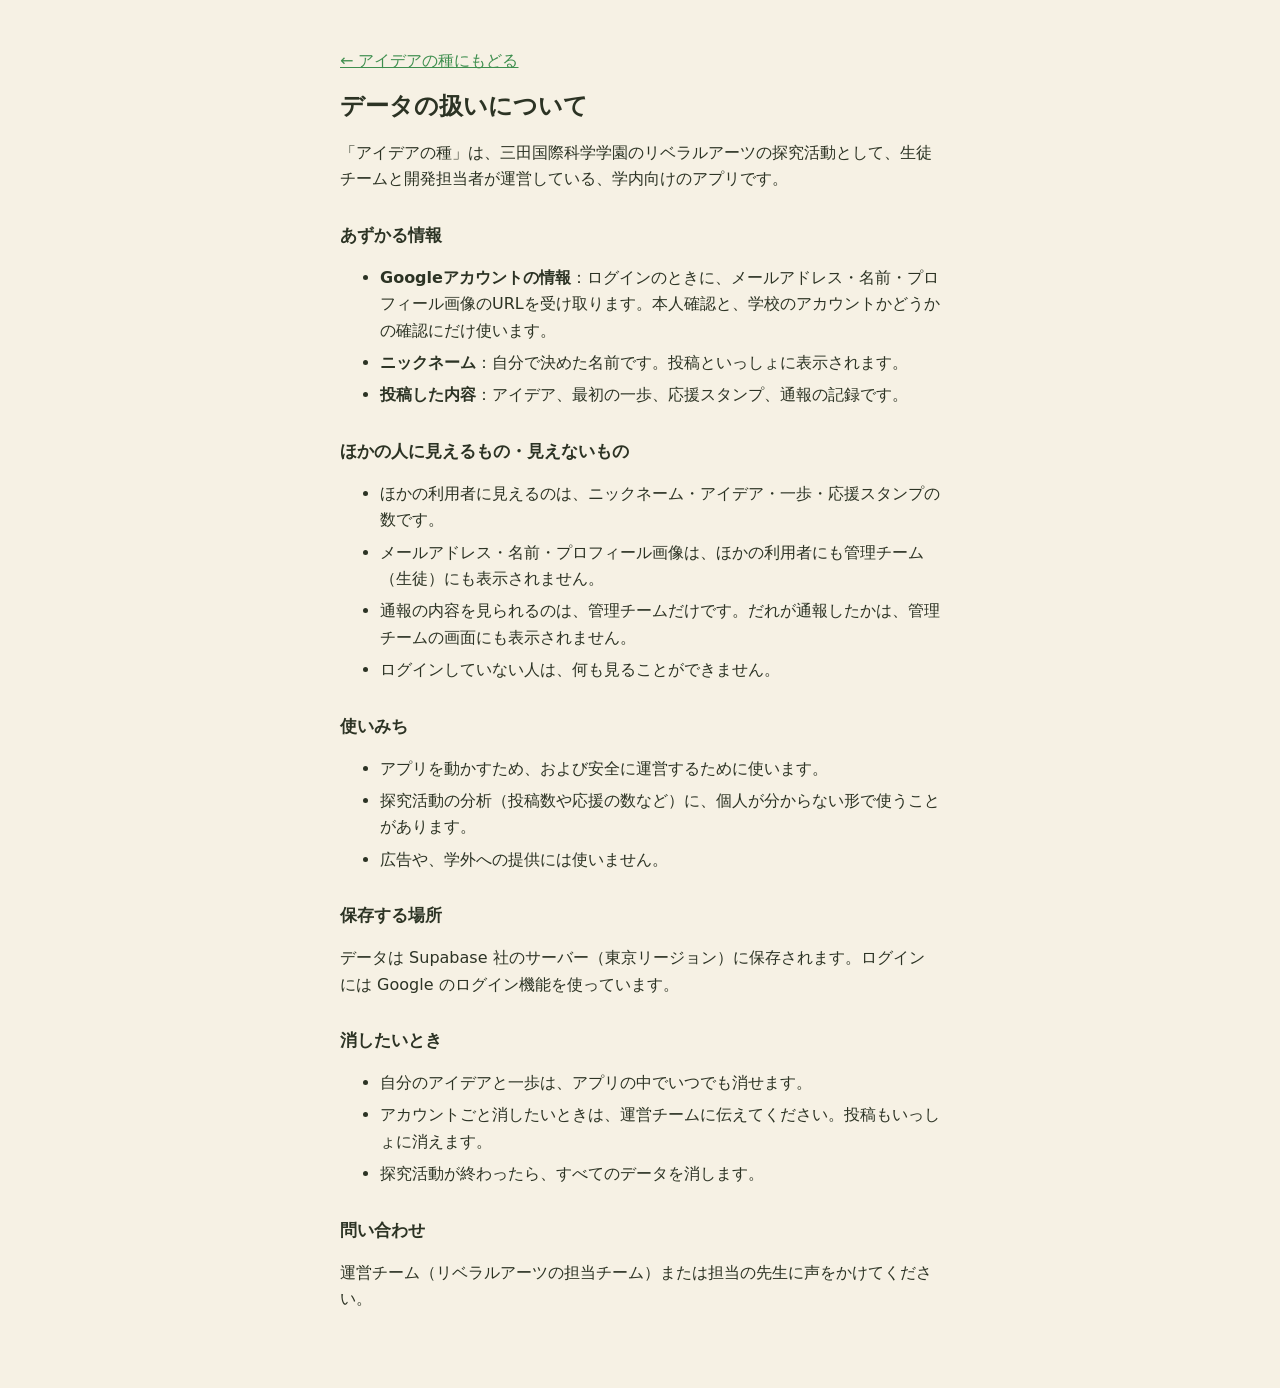
==== privacy.html @ c57d3887 "アイデアの種 試作版を追加 Googleログイン、アイデアの投稿、応援スタンプ、最初の一歩、通報、 管理者による非表示を備えたPWA。データはSupabaseに保存する。  Co-Authored-B" ====
<!doctype html>
<html lang="ja">
<head>
<meta charset="utf-8">
<meta name="viewport" content="width=device-width, initial-scale=1">
<title>データの扱いについて｜アイデアの種</title>
<link rel="icon" href="icon.svg" type="image/svg+xml">
<link rel="stylesheet" href="style.css?v=1">
</head>
<body>
<div class="doc">
<p><a href="./">← アイデアの種にもどる</a></p>
<h1>データの扱いについて</h1>
<p>「アイデアの種」は、三田国際科学学園のリベラルアーツの探究活動として、生徒チームと開発担当者が運営している、学内向けのアプリです。</p>

<h2>あずかる情報</h2>
<ul>
  <li><b>Googleアカウントの情報</b>：ログインのときに、メールアドレス・名前・プロフィール画像のURLを受け取ります。本人確認と、学校のアカウントかどうかの確認にだけ使います。</li>
  <li><b>ニックネーム</b>：自分で決めた名前です。投稿といっしょに表示されます。</li>
  <li><b>投稿した内容</b>：アイデア、最初の一歩、応援スタンプ、通報の記録です。</li>
</ul>

<h2>ほかの人に見えるもの・見えないもの</h2>
<ul>
  <li>ほかの利用者に見えるのは、ニックネーム・アイデア・一歩・応援スタンプの数です。</li>
  <li>メールアドレス・名前・プロフィール画像は、ほかの利用者にも管理チーム（生徒）にも表示されません。</li>
  <li>通報の内容を見られるのは、管理チームだけです。だれが通報したかは、管理チームの画面にも表示されません。</li>
  <li>ログインしていない人は、何も見ることができません。</li>
</ul>

<h2>使いみち</h2>
<ul>
  <li>アプリを動かすため、および安全に運営するために使います。</li>
  <li>探究活動の分析（投稿数や応援の数など）に、個人が分からない形で使うことがあります。</li>
  <li>広告や、学外への提供には使いません。</li>
</ul>

<h2>保存する場所</h2>
<p>データは Supabase 社のサーバー（東京リージョン）に保存されます。ログインには Google のログイン機能を使っています。</p>

<h2>消したいとき</h2>
<ul>
  <li>自分のアイデアと一歩は、アプリの中でいつでも消せます。</li>
  <li>アカウントごと消したいときは、運営チームに伝えてください。投稿もいっしょに消えます。</li>
  <li>探究活動が終わったら、すべてのデータを消します。</li>
</ul>

<h2>問い合わせ</h2>
<p>運営チーム（リベラルアーツの担当チーム）または担当の先生に声をかけてください。</p>
</div>
</body>
</html>
---- style.css ----
:root {
  --bg: #f6f1e4;
  --card: #fffdf7;
  --line: #e4dcc6;
  --text: #2c3324;
  --mute: #7a7a66;
  --accent: #3f8f4f;
  --accent-ink: #ffffff;
  --soft: #e6f2e3;
  --warn: #b8502f;
}
* { box-sizing: border-box; -webkit-tap-highlight-color: transparent; }
html, body { margin: 0; min-height: 100%; }
body {
  background: var(--bg); color: var(--text); line-height: 1.65;
  font-family: "Hiragino Maru Gothic ProN", "Hiragino Sans", "Noto Sans JP", "Yu Gothic", system-ui, sans-serif;
}
[hidden] { display: none !important; }
button, input, textarea { font: inherit; color: inherit; }
button { cursor: pointer; }
a { color: var(--accent); }

.center { max-width: 420px; margin: 0 auto; padding: 12vh 24px 40px; text-align: center; }
.logo { font-size: 64px; line-height: 1; margin-bottom: 8px; }
.center h1 { font-size: 28px; margin: 0 0 12px; }
.lead { color: var(--mute); margin: 0 0 28px; }
.small { font-size: 12.5px; color: var(--mute); margin: 16px 0 0; }
.error { color: var(--warn); font-size: 14px; background: #fbe9e2; border-radius: 12px; padding: 10px 14px; }

main { max-width: 560px; margin: 0 auto; padding: calc(18px + env(safe-area-inset-top)) 16px 110px; }
header { margin: 8px 4px 18px; }
.eyebrow { color: var(--accent); font-size: 13px; letter-spacing: .1em; margin: 0 0 4px; font-weight: 600; }
h1 { font-size: 24px; line-height: 1.4; margin: 0; }
h2 { font-size: 15px; margin: 0 0 8px; }
.note { font-size: 13px; color: var(--mute); margin: -6px 4px 16px; }

.card { background: var(--card); border: 1px solid var(--line); border-radius: 18px; padding: 16px; margin-bottom: 12px; }
.card.dim { opacity: .6; }
label { display: block; font-size: 14px; font-weight: 600; margin: 4px 0 6px; }
input, textarea {
  width: 100%; background: #fff; border: 1px solid var(--line); border-radius: 12px; padding: 12px; resize: vertical;
}
input:focus, textarea:focus { outline: 2px solid var(--accent); outline-offset: 1px; }
.count { text-align: right; font-size: 12px; color: var(--mute); margin: 2px 2px 10px; }
.row { display: flex; gap: 8px; flex-wrap: wrap; align-items: center; }
.row input { flex: 1; min-width: 0; }

.primary {
  width: 100%; min-height: 56px; border: 0; border-radius: 28px; margin-top: 8px;
  background: var(--accent); color: var(--accent-ink); font-size: 17px; font-weight: 700;
}
.primary:disabled { opacity: .45; }
.ghost {
  display: inline-flex; align-items: center; justify-content: center; text-decoration: none;
  background: transparent; border: 1px solid var(--line); border-radius: 12px; min-height: 44px; padding: 8px 14px; font-size: 14px; color: var(--text);
}
.ghost.warn { color: var(--warn); }
.center input { text-align: center; margin-bottom: 8px; }

/* アイデアのカード */
.idea-top { display: flex; align-items: center; gap: 8px; font-size: 12.5px; color: var(--mute); margin-bottom: 8px; }
.stage { background: var(--soft); color: var(--accent); border-radius: 999px; padding: 2px 10px; font-weight: 600; white-space: nowrap; }
.idea-top .sp { flex: 1; }
.what { font-size: 17px; font-weight: 600; margin: 0 0 6px; overflow-wrap: anywhere; }
.whom { font-size: 14px; color: var(--mute); margin: 0 0 10px; overflow-wrap: anywhere; }
.whom b { color: var(--text); font-weight: 600; }
.step-now { font-size: 13.5px; background: var(--soft); border-radius: 12px; padding: 8px 12px; margin: 0 0 10px; overflow-wrap: anywhere; }
.stamps { display: grid; grid-template-columns: repeat(2, 1fr); gap: 6px; }
.stamp {
  min-height: 44px; border-radius: 12px; border: 1px solid var(--line); background: #fff; font-size: 13.5px;
  display: flex; align-items: center; justify-content: center; gap: 6px;
}
.stamp b { font-variant-numeric: tabular-nums; color: var(--mute); font-weight: 600; }
.stamp.on { background: var(--soft); border-color: var(--accent); color: var(--accent); font-weight: 600; }
.stamp.on b { color: var(--accent); }
.more { background: none; border: 0; font-size: 12.5px; color: var(--mute); padding: 6px 4px; min-height: 32px; text-decoration: underline; }
.menu { display: flex; gap: 6px; flex-wrap: wrap; margin-top: 8px; }
.menu p { width: 100%; margin: 0; font-size: 13px; color: var(--mute); }
.badge { font-size: 12px; background: #fbe9e2; color: var(--warn); border-radius: 999px; padding: 2px 10px; }

/* 一歩 */
.steps { list-style: none; margin: 8px 0; padding: 0; }
.steps li { display: flex; align-items: flex-start; gap: 10px; padding: 8px 0; border-top: 1px dashed var(--line); font-size: 14.5px; }
.steps li span { flex: 1; overflow-wrap: anywhere; }
.steps li.done span { color: var(--mute); text-decoration: line-through; }
.check { width: 28px; height: 28px; flex: none; border-radius: 50%; border: 2px solid var(--accent); background: #fff; color: #fff; font-size: 15px; line-height: 1; padding: 0; }
.steps li.done .check { background: var(--accent); }
.x { background: none; border: 0; color: var(--mute); font-size: 18px; min-width: 32px; min-height: 32px; padding: 0; }
.rules { margin: 0; padding-left: 20px; font-size: 14px; }
.empty { text-align: center; color: var(--mute); padding: 36px 12px; font-size: 14px; }

#tabs {
  position: fixed; left: 0; right: 0; bottom: 0; display: flex; justify-content: center;
  background: rgba(246,241,228,.95); backdrop-filter: blur(10px); border-top: 1px solid var(--line);
  padding-bottom: env(safe-area-inset-bottom);
}
#tabs button { flex: 1; max-width: 130px; background: none; border: 0; padding: 9px 0 11px; font-size: 11px; color: var(--mute); }
#tabs button span { display: block; font-size: 20px; filter: grayscale(1) opacity(.55); }
#tabs button.on { color: var(--accent); font-weight: 600; }
#tabs button.on span { filter: none; }

#toast {
  position: fixed; left: 50%; bottom: 92px; transform: translateX(-50%); z-index: 20;
  background: var(--text); color: var(--bg); padding: 10px 18px; border-radius: 20px; font-size: 14px; max-width: 88vw; text-align: center;
}
.doc { max-width: 640px; margin: 0 auto; padding: 32px 20px 60px; }
.doc h1 { font-size: 24px; } .doc h2 { font-size: 17px; margin-top: 28px; } .doc li { margin-bottom: 6px; }
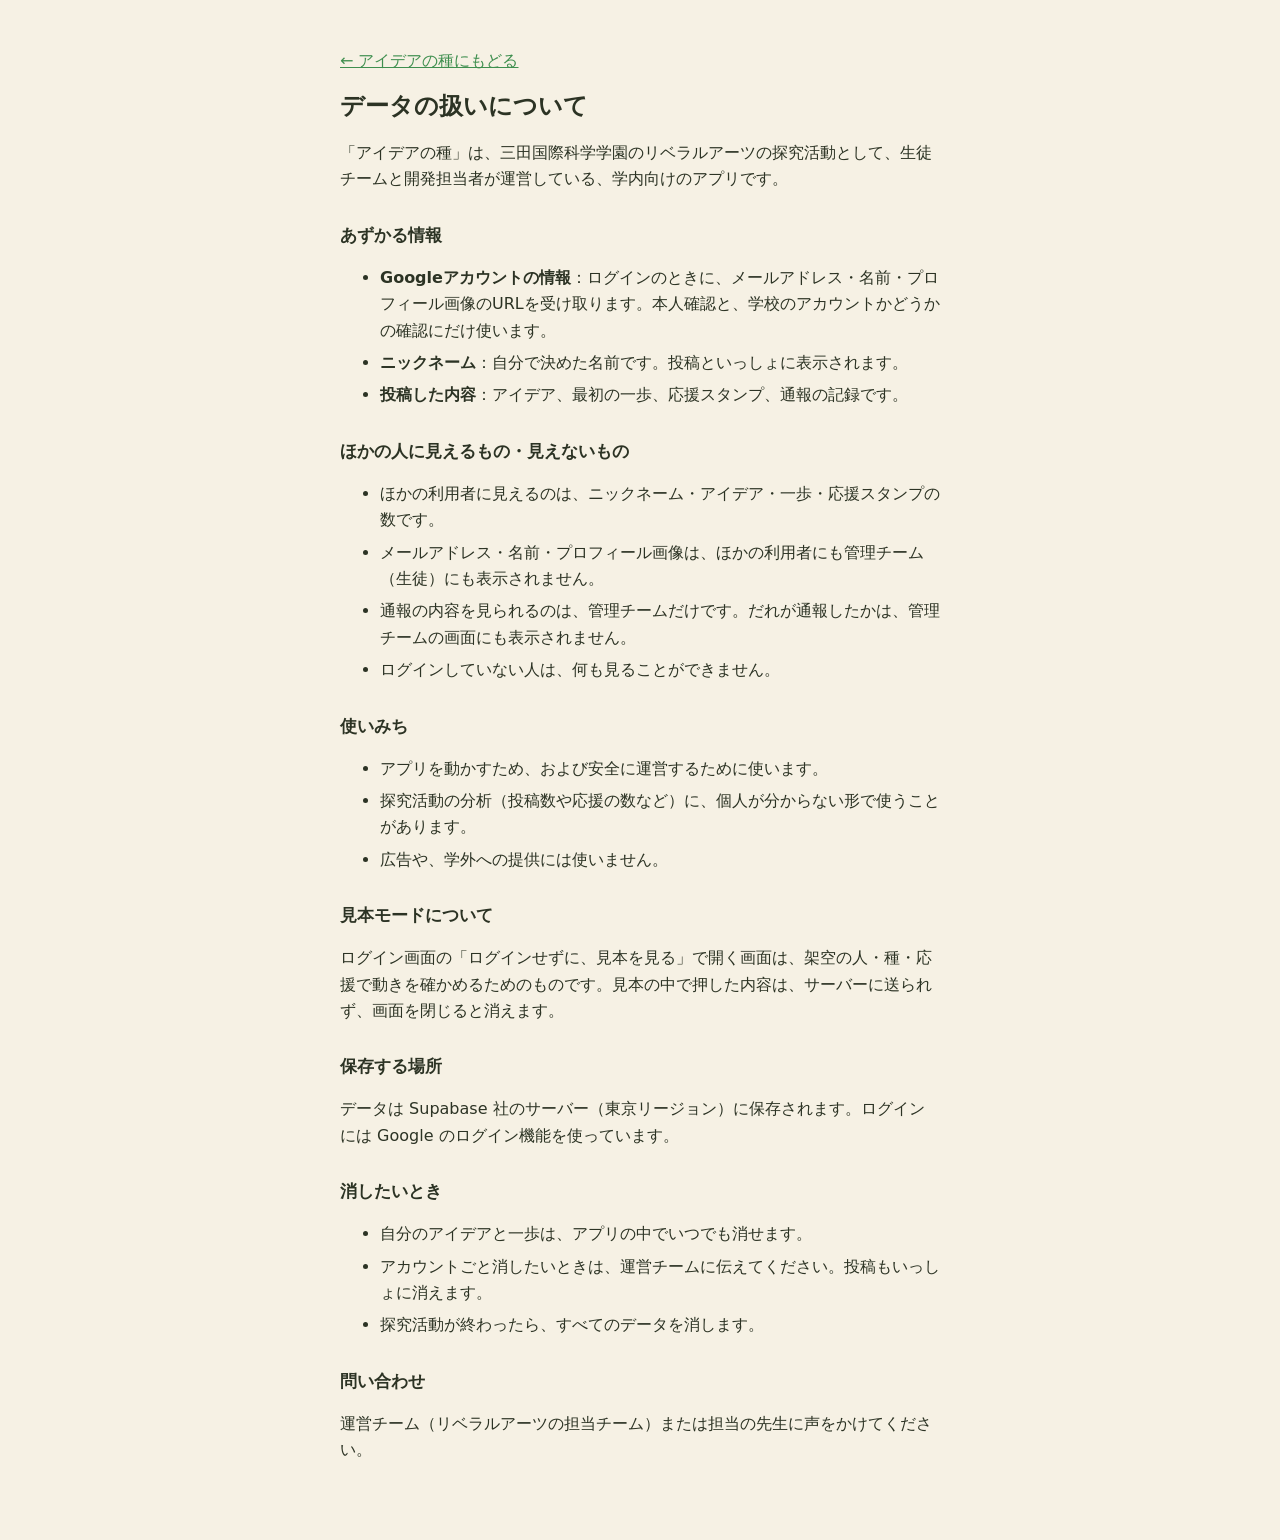
==== commit 529c5947: "見本モードを追加 — ログインせずに架空の人・種・応援でひととおりの動きを見られる（v3） - ログイン画面に「ログインせずに、見本を見る」ボタン（URL ?demo でも入れる） - みんなの種 8" ====
--- a/privacy.html
+++ b/privacy.html
@@ -5,7 +5,7 @@
 <meta name="viewport" content="width=device-width, initial-scale=1">
 <title>データの扱いについて｜アイデアの種</title>
 <link rel="icon" href="icon.svg" type="image/svg+xml">
-<link rel="stylesheet" href="style.css?v=1">
+<link rel="stylesheet" href="style.css?v=3">
 </head>
 <body>
 <div class="doc">
@@ -35,6 +35,9 @@
   <li>広告や、学外への提供には使いません。</li>
 </ul>
 
+<h2>見本モードについて</h2>
+<p>ログイン画面の「ログインせずに、見本を見る」で開く画面は、架空の人・種・応援で動きを確かめるためのものです。見本の中で押した内容は、サーバーに送られず、画面を閉じると消えます。</p>
+
 <h2>保存する場所</h2>
 <p>データは Supabase 社のサーバー（東京リージョン）に保存されます。ログインには Google のログイン機能を使っています。</p>
 
--- a/style.css
+++ b/style.css
@@ -55,6 +55,9 @@
   background: transparent; border: 1px solid var(--line); border-radius: 12px; min-height: 44px; padding: 8px 14px; font-size: 14px; color: var(--text);
 }
 .ghost.warn { color: var(--warn); }
+.ghost.wide { width: 100%; margin-top: 14px; }
+.linkbtn { background: none; border: 0; padding: 0 2px; color: var(--accent); text-decoration: underline; font-size: inherit; }
+.banner { background: #fff3d6; border: 1px solid #f0d9a0; border-radius: 12px; padding: 10px 14px; font-size: 13.5px; margin: 0 0 12px; }
 .center input { text-align: center; margin-bottom: 8px; }
 
 /* アイデアのカード */
@@ -105,3 +108,31 @@
 }
 .doc { max-width: 640px; margin: 0 auto; padding: 32px 20px 60px; }
 .doc h1 { font-size: 24px; } .doc h2 { font-size: 17px; margin-top: 28px; } .doc li { margin-bottom: 6px; }
+
+/* ---------- 育成 ---------- */
+.plant { flex: none; display: block; }
+.idea-body { display: flex; gap: 10px; align-items: flex-start; margin-bottom: 10px; }
+.idea-body > div { flex: 1; min-width: 0; }
+.idea-body .whom { margin-bottom: 4px; }
+.mini { font-size: 12.5px; color: var(--mute); letter-spacing: .04em; }
+.legend { font-size: 11.5px; color: var(--mute); margin: 8px 2px 0; }
+.garden {
+  display: grid; grid-template-columns: repeat(auto-fill, minmax(92px, 1fr)); gap: 4px;
+  background: linear-gradient(#dcefF6 0 58%, #cfe3b8 58%); border: 1px solid var(--line);
+  border-radius: 18px; padding: 14px 8px 8px; margin-bottom: 12px;
+}
+.plot { background: none; border: 0; padding: 0; display: flex; flex-direction: column; align-items: center; font-size: 12px; color: var(--text); font-weight: 600; }
+.plot span { background: #ffffffcc; border-radius: 999px; padding: 0 8px; margin-top: -2px; }
+.grow { display: flex; gap: 12px; align-items: center; background: linear-gradient(#eaf5f9, #f3f8ea); border-radius: 14px; padding: 8px 12px 8px 4px; margin-bottom: 12px; }
+.grow > div { flex: 1; min-width: 0; }
+.meter { display: grid; grid-template-columns: 62px 1fr 34px; align-items: center; gap: 8px; font-size: 13px; margin: 5px 0; }
+.meter .bar { height: 10px; background: #fff; border: 1px solid var(--line); border-radius: 6px; overflow: hidden; }
+.meter .bar i { display: block; height: 100%; background: var(--accent); border-radius: 6px; }
+.meter.lack .bar i { background: #e2a43a; }
+.meter b { text-align: right; font-variant-numeric: tabular-nums; font-weight: 600; color: var(--mute); }
+.grow-hint { font-size: 12.5px; margin: 8px 0 2px; color: var(--text); }
+.picker { display: grid; grid-template-columns: repeat(5, 1fr); gap: 4px; }
+.pick { background: #fff; border: 1px solid var(--line); border-radius: 12px; padding: 4px 0 6px; display: flex; flex-direction: column; align-items: center; font-size: 10.5px; min-width: 0; }
+.pick svg { width: 100%; max-width: 54px; height: auto; }
+.pick.on { border-color: var(--accent); background: var(--soft); font-weight: 700; color: var(--accent); }
+.pick span { white-space: nowrap; font-size: 10px; letter-spacing: -.04em; }
